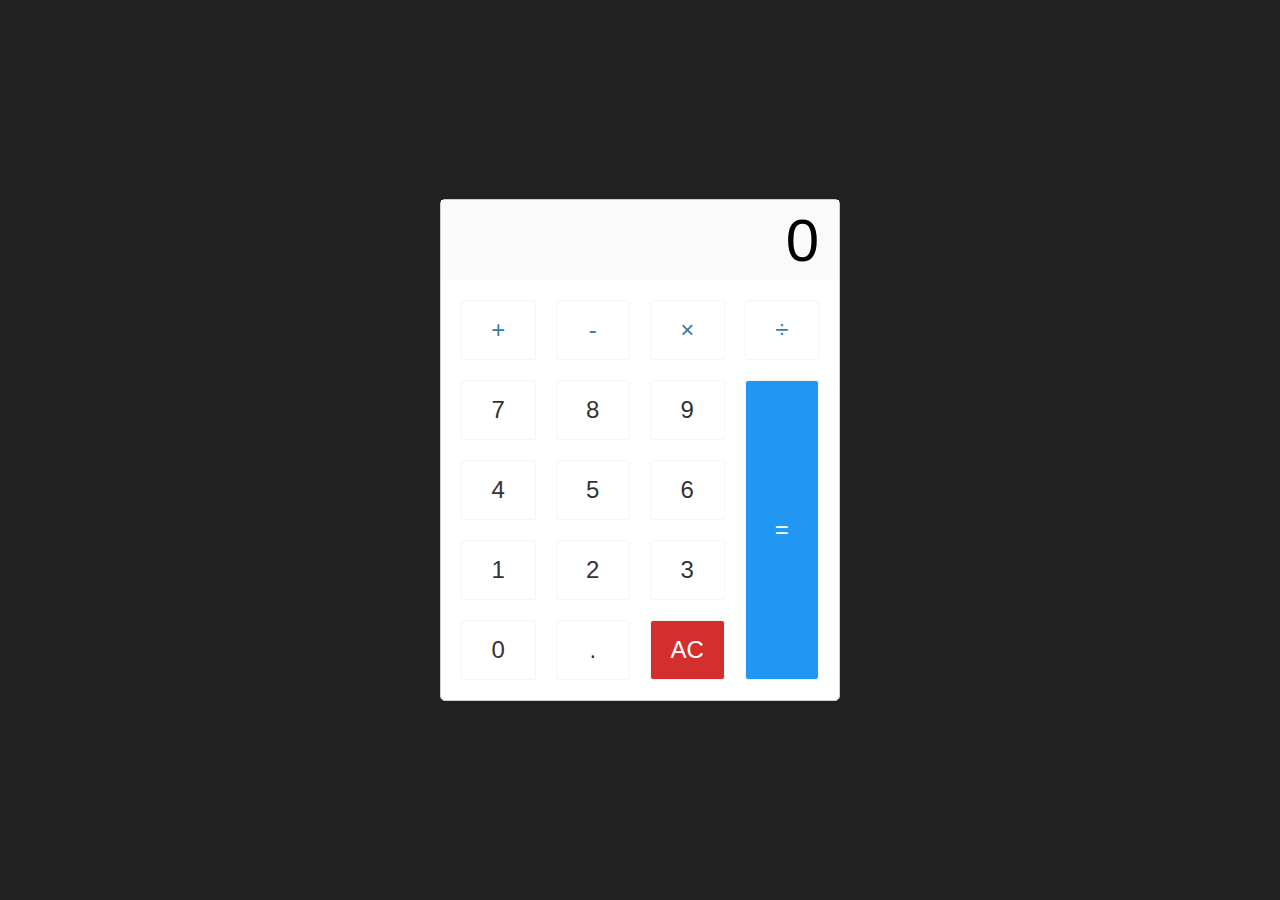
==== src/main/webapp/index.html @ 98755b03 "Calc" ====
<!DOCTYPE html>

<html>
	<meta charset="UTF-8">
	<meta name="viewport" content="width=device-width, initial-scale=1.0">
	<title>JavaScript Rekenmachine</title>
	<link rel="stylesheet" type="text/css" href="css/index.css">
	<body>
		<div class="calculator">
			<input type="text" class="calculator-screen" value="0" disabled />
			<div class="calculator-keys">
				<button type="button" class="operator" value="+">+</button>
				<button type="button" class="operator" value="-">-</button>
				<button type="button" class="operator" value="*">&times;</button>
				<button type="button" class="operator" value="/">&divide;</button>
				
				<button type="button" value="7">7</button>
				<button type="button" value="8">8</button>
				<button type="button" value="9">9</button>
				<button type="button" value="4">4</button>
				<button type="button" value="5">5</button>
				<button type="button" value="6">6</button>
				<button type="button" value="1">1</button>
				<button type="button" value="2">2</button>
				<button type="button" value="3">3</button>
				<button type="button" value="0">0</button>
				
				<button type="button" class="decimal function" value=".">.</button>
				<button type="button" class="all-clear function" value="all-clear">AC</button>
				<button type="button" class="equal-sign operator" value="=">=</button>
			</div>
		</div>
		<script src="js/index.js"></script>
	</body>
</html>
---- src/main/webapp/css/index.css ----
html {
	font-size: 12px;
	box-sizing: border-box;
	  -webkit-touch-callout: none; /* iOS Safari */
    -webkit-user-select: none; /* Safari */
     -khtml-user-select: none; /* Konqueror HTML */
       -moz-user-select: none; /* Firefox */
        -ms-user-select: none; /* Internet Explorer/Edge */
            user-select: none; /* Non-prefixed version, currently
                                  supported by Chrome and Opera */
}

body {
	background-color: #212121;
}

*, *::before, *::after {
	margin: 0;
	padding: 0;
	box-sizing: inherit;
}

.calculator {
	border: 1px solid #ccc;
	border-radius: 5px;
	position: absolute;
	top: 50%;
	left: 50%;
	transform: translate(-50%, -50%);
	width: 400px;
	background-color: white;
}

.calculator-screen {
	width: 100%;
	font-size: 5rem;
	height: 80px;
	border: none;
	background-color: #fafafa;
	color: black;
	text-align: right;
	padding-right: 20px;
	padding-left: 10px;
}

button {
	transition: 200ms;
	outline: none;
	height: 60px;
	background-color: #fff;
	border-radius: 3px;
	border: 1px solid #f5f5f5;
	background-color: transparent;
	font-size: 2rem;
	color: #333;
}

button:hover {
  background-color: #eaeaea;
}

.calculator-keys {
	display: grid;
	grid-template-columns: repeat(4, 1fr);
	grid-gap: 20px;
	padding: 20px;
}

.operator {
  color: #337cac;
}

.operator:hover {
	background: #00675b;
	color: white;
}


.all-clear, .equal-sign {
	color: #fff;
	
}

.all-clear {
	background-color: #d32f2f;
	transistion: 5ms;
}

.all-clear:hover {
	background-color: #9a0007;
}

.equal-sign {
	background-color: #2196f3;
	height: 100%;
	grid-area: 2 / 4 / 6 / 5;
}

.equal-sign:hover {
	background-color: #0069c0;
}

@media only screen and (max-width: 760px){
	.calculator{
	    width: 100%;
	    height: 100%;
	    border: 0;
	    border-radius: 0;
	}
	.calculator-screen {
		height: 30%;
	}
	.calculator-keys {
	    position: absolute;
	    width: 100%;
	    bottom: 0;
	    height: 70%;
	}
	button {
		height: auto;
		border: 0;
		font-size: 5vh;
		
	}
	
}
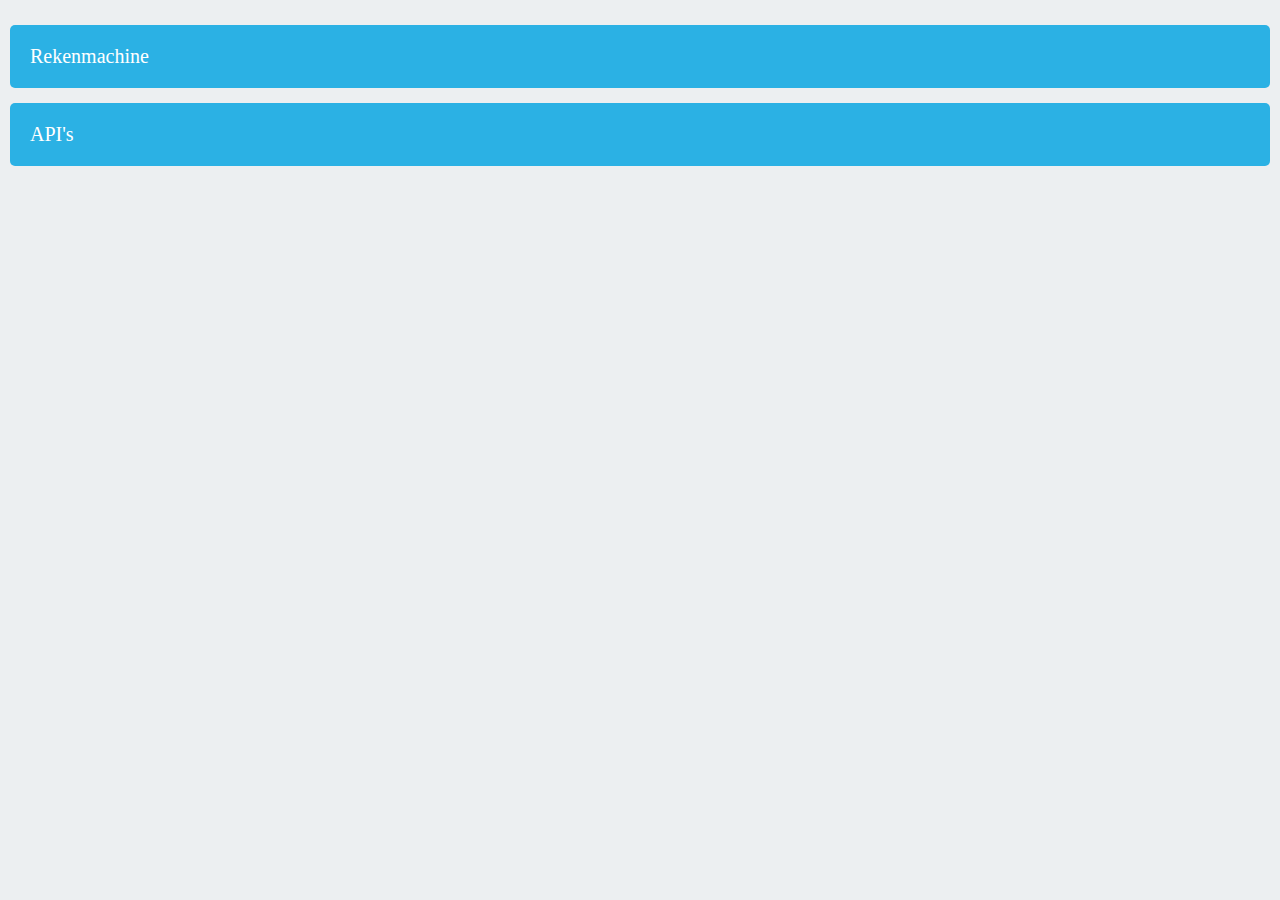
==== commit daafa567: "ipapi and weather with overview added" ====
--- a/src/main/webapp/index.html
+++ b/src/main/webapp/index.html
@@ -3,33 +3,11 @@
 <html>
 	<meta charset="UTF-8">
 	<meta name="viewport" content="width=device-width, initial-scale=1.0">
-	<title>JavaScript Rekenmachine</title>
+	<title>Welkom</title>
 	<link rel="stylesheet" type="text/css" href="css/index.css">
+	
 	<body>
-		<div class="calculator">
-			<input type="text" class="calculator-screen" value="0" disabled />
-			<div class="calculator-keys">
-				<button type="button" class="operator" value="+">+</button>
-				<button type="button" class="operator" value="-">-</button>
-				<button type="button" class="operator" value="*">&times;</button>
-				<button type="button" class="operator" value="/">&divide;</button>
-				
-				<button type="button" value="7">7</button>
-				<button type="button" value="8">8</button>
-				<button type="button" value="9">9</button>
-				<button type="button" value="4">4</button>
-				<button type="button" value="5">5</button>
-				<button type="button" value="6">6</button>
-				<button type="button" value="1">1</button>
-				<button type="button" value="2">2</button>
-				<button type="button" value="3">3</button>
-				<button type="button" value="0">0</button>
-				
-				<button type="button" class="decimal function" value=".">.</button>
-				<button type="button" class="all-clear function" value="all-clear">AC</button>
-				<button type="button" class="equal-sign operator" value="=">=</button>
-			</div>
-		</div>
-		<script src="js/index.js"></script>
+		<a class="c_button" href="rekenmachine.html">Rekenmachine</a>
+		<a class="c_button" href="weather.html">API's</a>	
 	</body>
 </html>--- a/src/main/webapp/css/index.css
+++ b/src/main/webapp/css/index.css
@@ -1,126 +1,73 @@
 html {
-	font-size: 12px;
-	box-sizing: border-box;
-	  -webkit-touch-callout: none; /* iOS Safari */
-    -webkit-user-select: none; /* Safari */
-     -khtml-user-select: none; /* Konqueror HTML */
-       -moz-user-select: none; /* Firefox */
-        -ms-user-select: none; /* Internet Explorer/Edge */
-            user-select: none; /* Non-prefixed version, currently
-                                  supported by Chrome and Opera */
+	padding: 10px;
+	margin: 0;
 }
 
 body {
-	background-color: #212121;
+	background: #eceff1;
+	padding: 0;
+	margin: 0;
 }
 
-*, *::before, *::after {
-	margin: 0;
-	padding: 0;
-	box-sizing: inherit;
+label {
+    display: inline-block;
+    width: 49%;
 }
 
-.calculator {
-	border: 1px solid #ccc;
-	border-radius: 5px;
-	position: absolute;
-	top: 50%;
-	left: 50%;
-	transform: translate(-50%, -50%);
-	width: 400px;
-	background-color: white;
+.container {
+    width: 30%;
+    margin-bottom: 32px;
 }
 
-.calculator-screen {
-	width: 100%;
-	font-size: 5rem;
-	height: 80px;
-	border: none;
-	background-color: #fafafa;
-	color: black;
-	text-align: right;
-	padding-right: 20px;
-	padding-left: 10px;
+h2 {
+    background: #A0998D;
+    color: white;
+	margin: 0 0 15px;
+	padding: 5px;
 }
 
-button {
-	transition: 200ms;
-	outline: none;
-	height: 60px;
-	background-color: #fff;
-	border-radius: 3px;
-	border: 1px solid #f5f5f5;
-	background-color: transparent;
-	font-size: 2rem;
-	color: #333;
+.flag {
+    width: 43px;
+    height: 28px;
+    display: inline-block;
+    background-size: cover;
+    float: right;
 }
 
-button:hover {
-  background-color: #eaeaea;
+.flag_nl {
+	background-image: url("https://upload.wikimedia.org/wikipedia/commons/2/20/Flag_of_the_Netherlands.svg");
 }
 
-.calculator-keys {
-	display: grid;
-	grid-template-columns: repeat(4, 1fr);
-	grid-gap: 20px;
-	padding: 20px;
+table tr {
+    text-align: left;
 }
 
-.operator {
-  color: #337cac;
+table {
+    width: 100%;
+    margin: 0;
+    padding: 0;
 }
 
-.operator:hover {
-	background: #00675b;
-	color: white;
+.c_button {
+    background: #2bb1e4;
+    color: white;
+    text-decoration: none;
+    padding: 20px;
+    display: block;
+    margin: 15px 0;
+    border-radius: 5px;
+    font-size: 20px;
+    transition: 200ms;
 }
 
-
-.all-clear, .equal-sign {
-	color: #fff;
-	
+.c_button:hover {
+    background: black;
+    color: white;
 }
 
-.all-clear {
-	background-color: #d32f2f;
-	transistion: 5ms;
+.table tbody tr:hover, #city:hover {
+    background-color: #373737;
+    color: white;
+    transition: 100ms;
+    cursor: pointer;
 }
-
-.all-clear:hover {
-	background-color: #9a0007;
-}
-
-.equal-sign {
-	background-color: #2196f3;
-	height: 100%;
-	grid-area: 2 / 4 / 6 / 5;
-}
-
-.equal-sign:hover {
-	background-color: #0069c0;
-}
-
-@media only screen and (max-width: 760px){
-	.calculator{
-	    width: 100%;
-	    height: 100%;
-	    border: 0;
-	    border-radius: 0;
-	}
-	.calculator-screen {
-		height: 30%;
-	}
-	.calculator-keys {
-	    position: absolute;
-	    width: 100%;
-	    bottom: 0;
-	    height: 70%;
-	}
-	button {
-		height: auto;
-		border: 0;
-		font-size: 5vh;
-		
-	}
-	
-}
